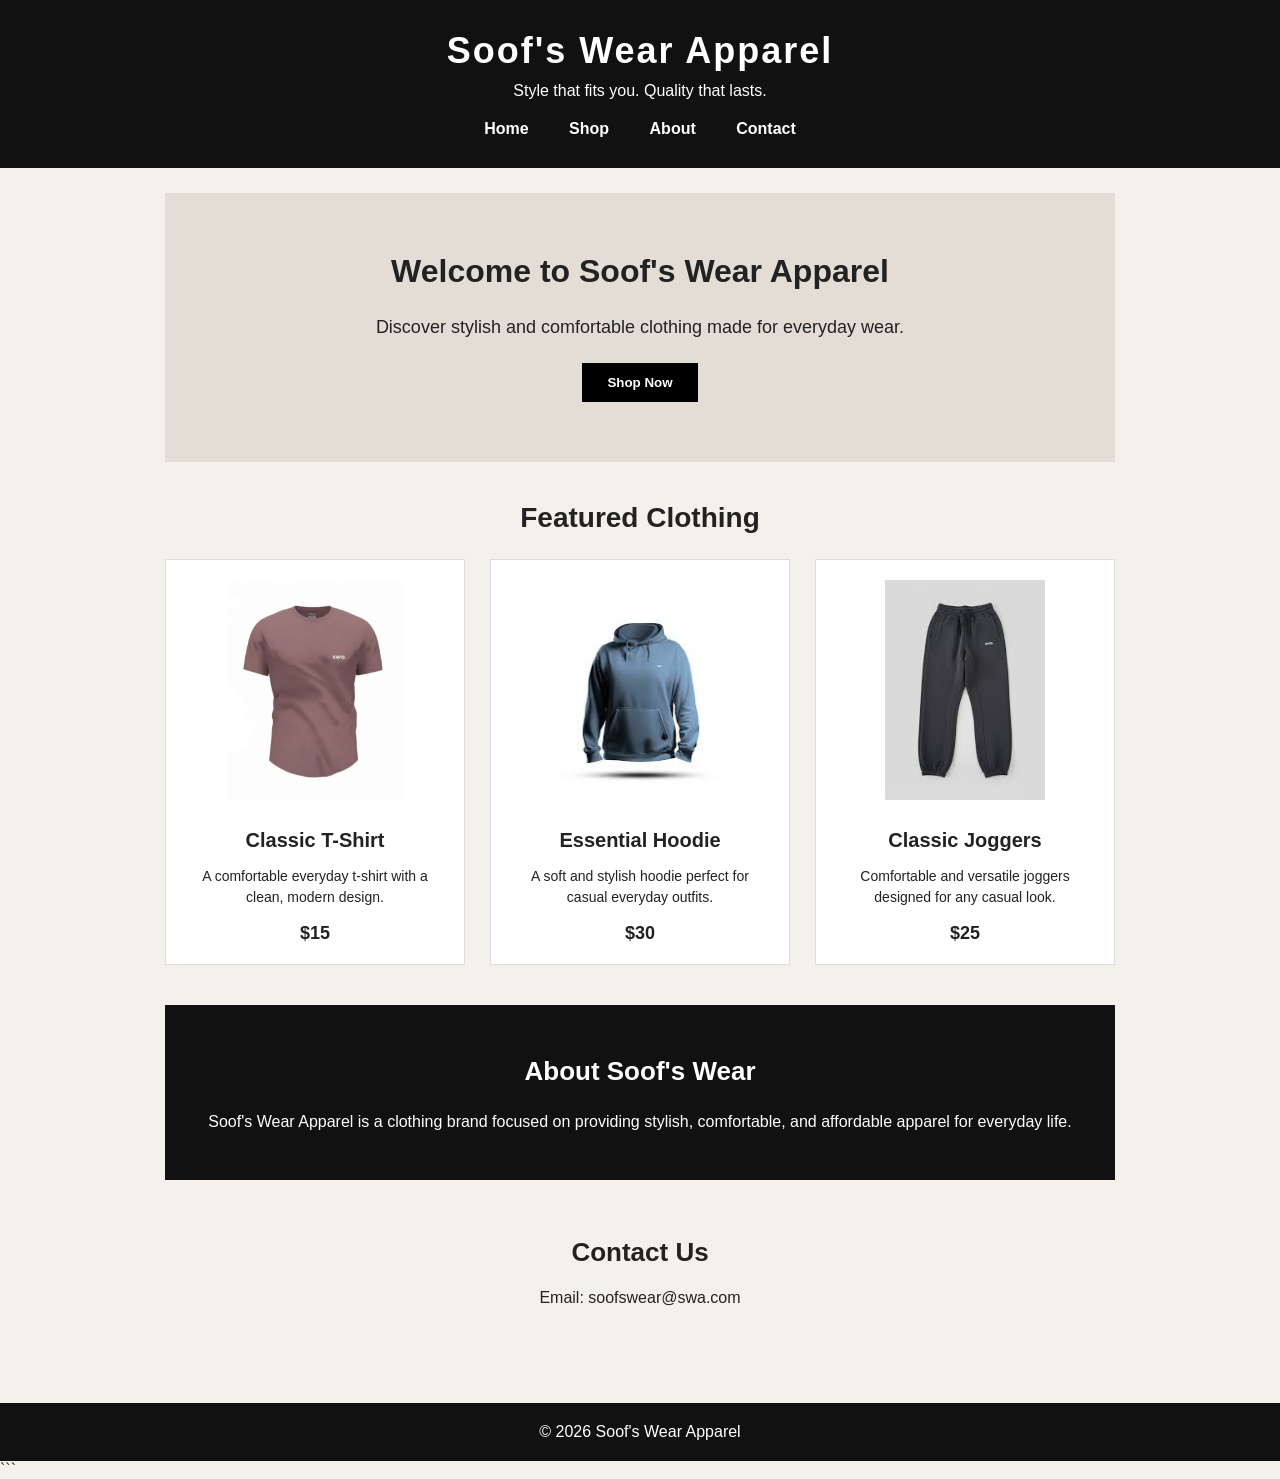
==== index.html @ fb6de095 "Remove markdown code block from index.html" ====
<!DOCTYPE html>
<html lang="en">

<head>
    <meta charset="UTF-8">
    <meta name="viewport" content="width=device-width, initial-scale=1.0">

    <title>Soof's Wear Apparel</title>

    <!-- External CSS -->
    <link rel="stylesheet" href="style.css">

    <!-- Internal CSS -->
    <style>
        .special {
            text-align: center;
        }
    </style>
</head>

<body>

    <!-- HEADER -->
    <header>
        <h1>Soof's Wear Apparel</h1>
        <p>Style that fits you. Quality that lasts.</p>

        <!-- NAVIGATION BAR -->
        <nav>
            <a href="#home">Home</a>
            <a href="#shop">Shop</a>
            <a href="#about">About</a>
            <a href="#contact">Contact</a>
        </nav>
    </header>


    <!-- MAIN CONTENT -->
    <main>

        <!-- HOME SECTION -->
        <section id="home" class="welcome">
            <h2>Welcome to Soof's Wear Apparel</h2>

            <p>
                Discover stylish and comfortable clothing made for everyday wear.
            </p>

            <!-- INLINE CSS -->
            <button style="background-color: black; color: white;">
                Shop Now
            </button>
        </section>


        <!-- SHOP SECTION -->
        <section id="shop">

            <h2 class="special">Featured Clothing</h2>

            <div class="products">

                <!-- PRODUCT 1 -->
                <article class="product">
                    <img src="images/tshirt.jpeg" alt="Soof's Classic T-Shirt">

                    <h3>Classic T-Shirt</h3>

                    <p>
                        A comfortable everyday t-shirt with a clean,
                        modern design.
                    </p>

                    <strong>$15</strong>
                </article>


                <!-- PRODUCT 2 -->
                <article class="product">
                    <img src="images/hoodie.jpeg" alt="Soof's Essential Hoodie">

                    <h3>Essential Hoodie</h3>

                    <p>
                        A soft and stylish hoodie perfect for
                        casual everyday outfits.
                    </p>

                    <strong>$30</strong>
                </article>


                <!-- PRODUCT 3 -->
                <article class="product">
                    <img src="images/joggers.jpeg" alt="Soof's Classic Jeans">

                    <h3>Classic Joggers</h3>

                    <p>
                        Comfortable and versatile joggers designed
                        for any casual look.
                    </p>

                    <strong>$25</strong>
                </article>

            </div>

        </section>


        <!-- ABOUT SECTION -->
        <aside id="about">

            <h2>About Soof's Wear</h2>

            <p>
                Soof's Wear Apparel is a clothing brand
                focused on providing stylish, comfortable, and
                affordable apparel for everyday life.
            </p>

        </aside>


        <!-- CONTACT SECTION -->
        <section id="contact" class="contact">

            <h2>Contact Us</h2>

            <p>
                Email: soofswear@swa.com
            </p>

        </section>

    </main>


    <!-- FOOTER -->
    <footer>

        <p>
            &copy; 2026 Soof's Wear Apparel
        </p>

    </footer>

</body>

</html>
```
---- style.css ----
/* External CSS */

/* BASIC PAGE SETTINGS */

* {
    box-sizing: border-box;
}

body {
    margin: 0;
    font-family: Arial, sans-serif;
    background-color: #f4f1ed;
    color: #222;
}


/* HEADER */

header {
    background-color: #111;
    color: white;
    text-align: center;
    padding: 30px;
}

header h1 {
    margin: 0;
    font-size: 36px;
    letter-spacing: 2px;
}

header p {
    margin: 10px 0 0;
    font-size: 16px;
}


/* NAVIGATION */

nav {
    margin-top: 20px;
}

nav a {
    color: white;
    text-decoration: none;
    margin: 0 18px;
    font-weight: bold;
}

nav a:hover {
    text-decoration: underline;
}


/* MAIN */

main {
    max-width: 1000px;
    margin: auto;
    padding: 25px;
}


/* WELCOME SECTION */

.welcome {
    background-color: #e4ddd5;
    color: #222;
    text-align: center;
    padding: 60px 30px;
    margin-bottom: 40px;
}

.welcome h2 {
    font-size: 32px;
    margin-top: 0;
}

.welcome p {
    font-size: 18px;
    margin-bottom: 25px;
}

.welcome button {
    padding: 12px 25px;
    border: none;
    cursor: pointer;
    font-weight: bold;
}

.welcome button:hover {
    background-color: #444 !important;
}


/* PRODUCTS */

#shop h2 {
    font-size: 28px;
    margin-bottom: 25px;
}

.products {
    display: flex;
    gap: 25px;
}

.product {
    background-color: white;
    color: #222;
    padding: 20px;
    text-align: center;
    flex: 1;
    border: 1px solid #ddd;
}

.product:hover {
    box-shadow: 0 4px 12px rgba(0, 0, 0, 0.15);
}

.product img {
    width: 100%;
    height: 220px;
    object-fit: contain;
    margin-bottom: 15px;
}

.product h3 {
    font-size: 20px;
    margin: 10px 0;
}

.product p {
    font-size: 14px;
    line-height: 1.5;
}

.product strong {
    display: block;
    font-size: 18px;
    margin-top: 15px;
}


/* ABOUT */

aside {
    background-color: #111;
    color: white;
    padding: 30px;
    margin-top: 40px;
    text-align: center;
}

aside h2 {
    font-size: 26px;
}

aside p {
    line-height: 1.6;
}


/* CONTACT */

.contact {
    text-align: center;
    padding: 35px;
}

.contact h2 {
    font-size: 26px;
}


/* FOOTER */

footer {
    background-color: #111;
    color: white;
    text-align: center;
    padding: 20px;
    margin-top: 20px;
}

footer p {
    margin: 0;
}
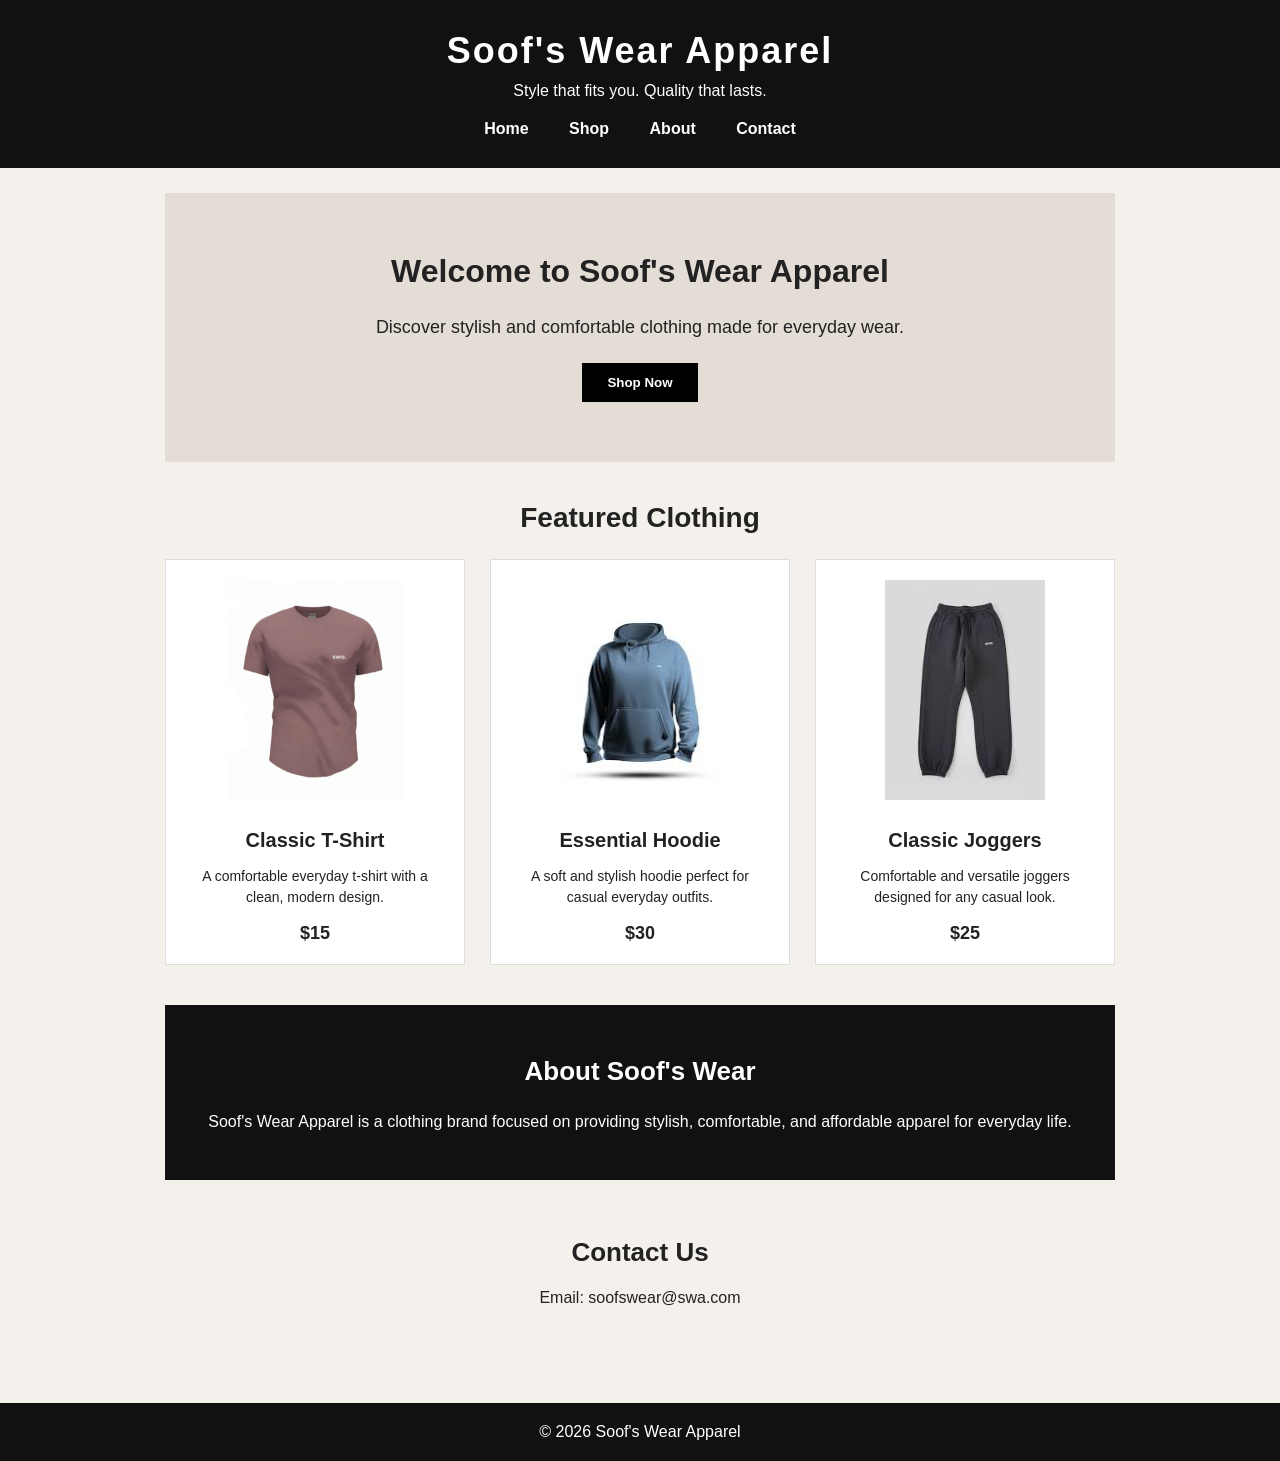
==== commit 237c2f77: "Correct closing html tag and ensure newline Fix closing html tag and add newline at end of file." ====
--- a/index.html
+++ b/index.html
@@ -149,4 +149,3 @@
 </body>
 
 </html>
-```
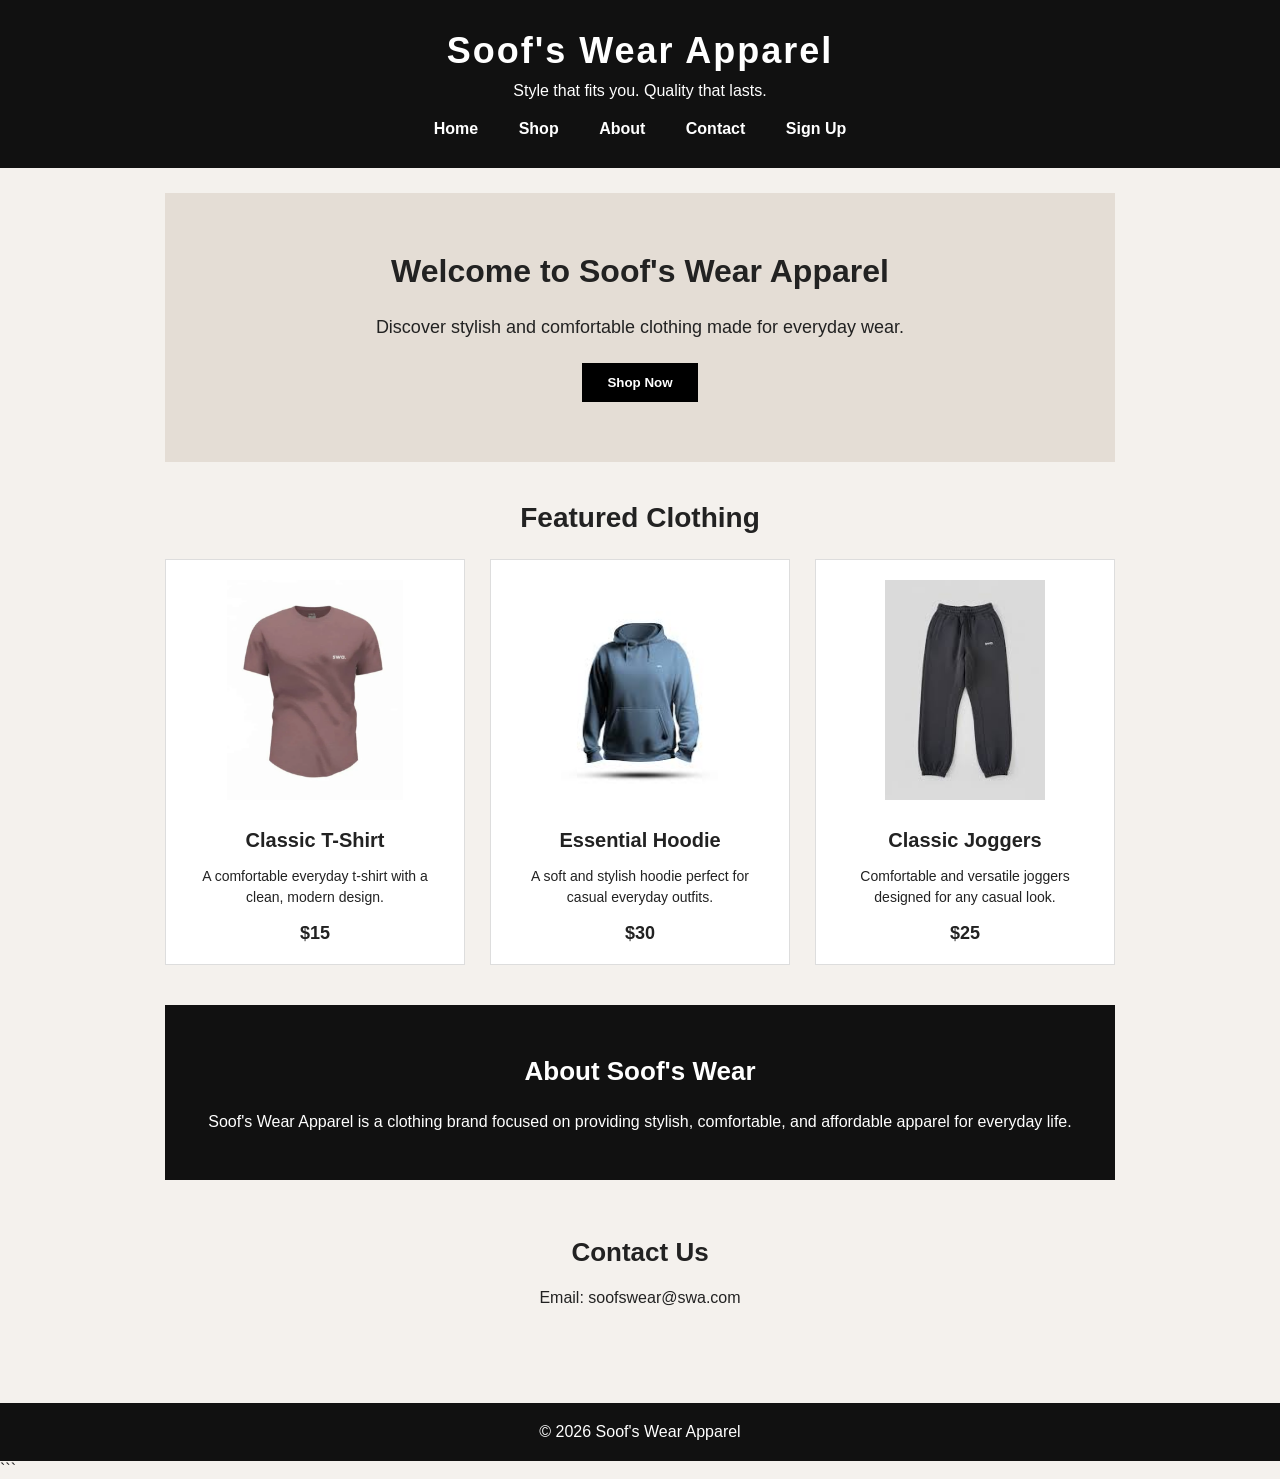
==== commit d3d719bf: "signup.html" ====
--- a/index.html
+++ b/index.html
@@ -31,6 +31,7 @@
             <a href="#shop">Shop</a>
             <a href="#about">About</a>
             <a href="#contact">Contact</a>
+            <a href="signup.html">Sign Up</a>
         </nav>
     </header>
 
@@ -92,7 +93,7 @@
 
                 <!-- PRODUCT 3 -->
                 <article class="product">
-                    <img src="images/joggers.jpeg" alt="Soof's Classic Jeans">
+                    <img src="images/joggers.jpeg" alt="Soof's Classic Joggers">
 
                     <h3>Classic Joggers</h3>
 
@@ -149,3 +150,4 @@
 </body>
 
 </html>
+```
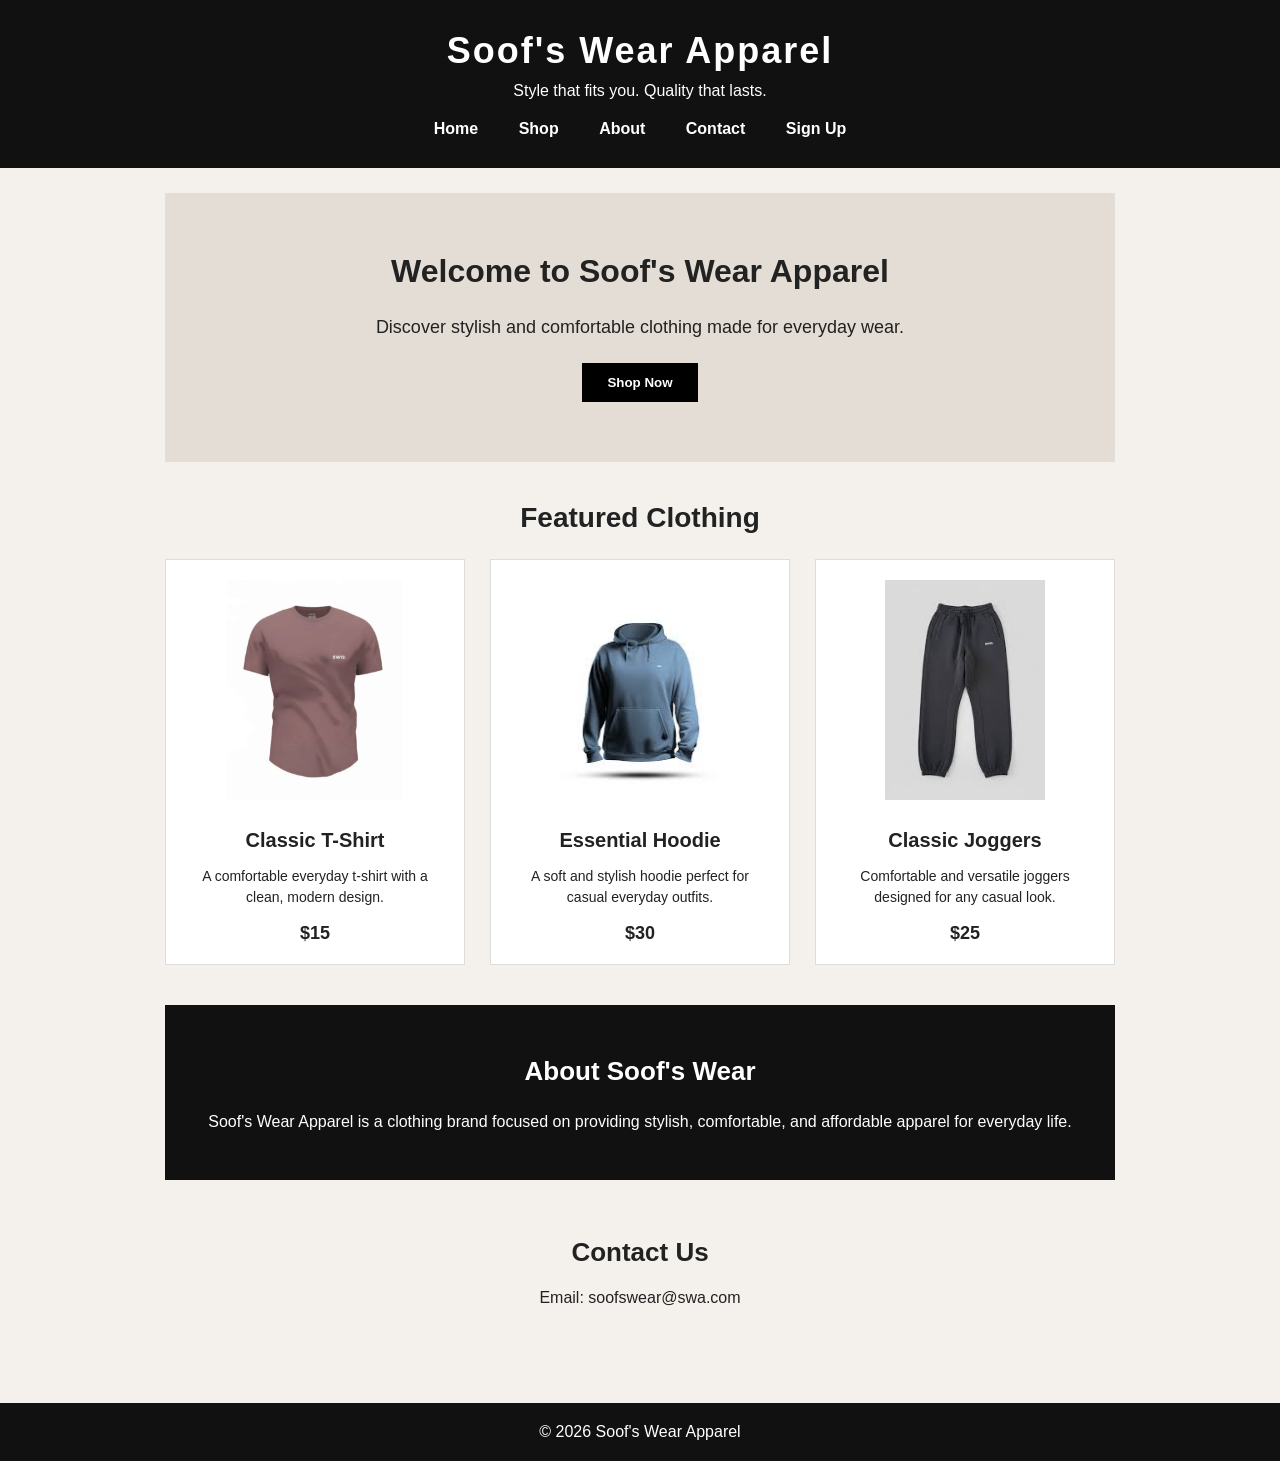
==== commit b78b2c02: "Merge branch 'main' of https://github.com/Sufyank2005/ist256" ====
--- a/index.html
+++ b/index.html
@@ -150,4 +150,3 @@
 </body>
 
 </html>
-```
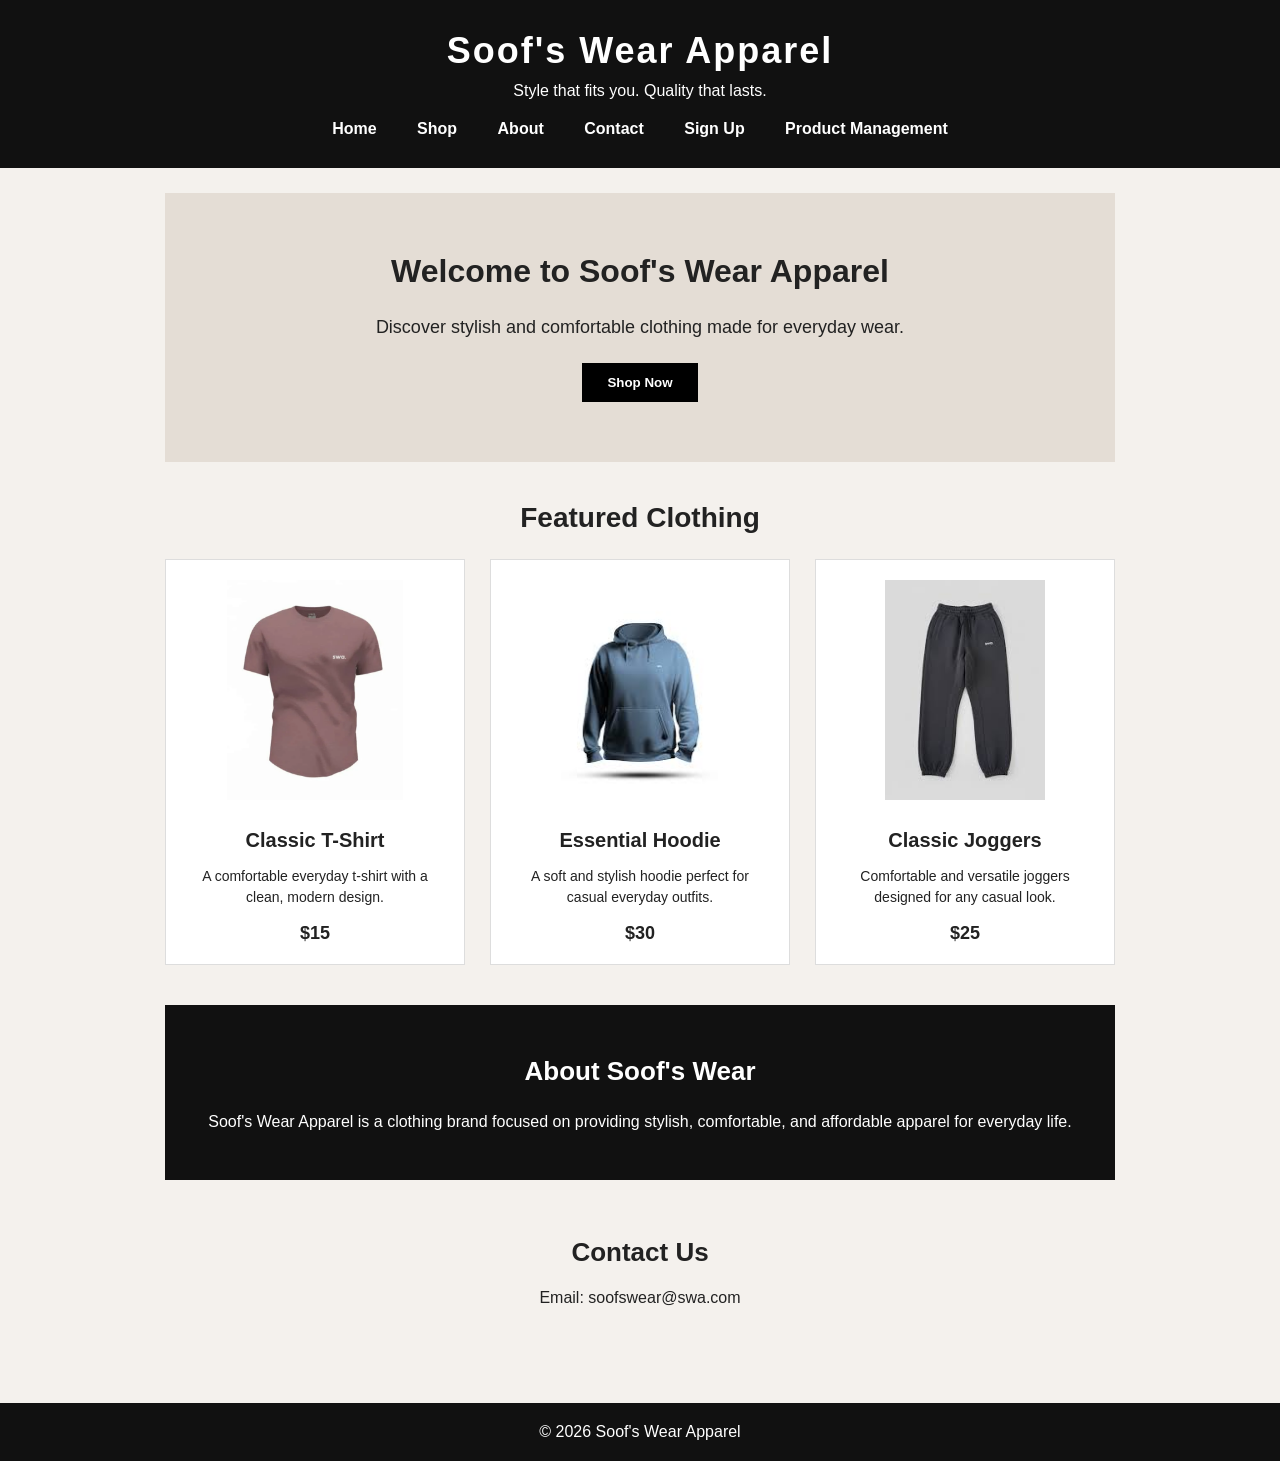
==== commit 6504dfa8: "Added product.html page and updated navigation links in index.html and signup.html to include a link" ====
--- a/index.html
+++ b/index.html
@@ -32,6 +32,7 @@
             <a href="#about">About</a>
             <a href="#contact">Contact</a>
             <a href="signup.html">Sign Up</a>
+            <a href="product.html">Product Management</a>
         </nav>
     </header>
 
--- a/style.css
+++ b/style.css
@@ -1,3 +1,4 @@
+
 /* External CSS */
 
 /* BASIC PAGE SETTINGS */
@@ -187,3 +188,114 @@
 footer p {
     margin: 0;
 }
+
+
+/* FORM VALIDATION ERROR MESSAGES */
+
+.error-message {
+    margin-top: 5px;
+    font-size: 14px;
+}
+
+
+/* =========================================
+   PRODUCT MANAGEMENT PAGE
+   CSS Styling: Zuhan Kabeer
+   ========================================= */
+
+.product-page {
+    max-width: 1000px;
+    margin: 30px auto;
+    padding: 25px;
+    display: grid;
+    grid-template-columns: 1fr 1fr;
+    gap: 30px;
+    align-items: start;
+}
+
+.product-form-container,
+.product-search-section {
+    background-color: white;
+    padding: 25px;
+    border: 1px solid #ddd;
+    border-radius: 5px;
+}
+
+.product-form-container h2,
+.product-search-section h2 {
+    margin-top: 0;
+    margin-bottom: 20px;
+    font-size: 28px;
+}
+
+.product-page .form-label {
+    display: block;
+    margin-bottom: 6px;
+}
+
+.product-page .form-control,
+.product-page .form-select {
+    width: 100%;
+}
+
+.product-button {
+    background-color: #4caf50;
+    color: white;
+    border: none;
+    padding: 10px;
+}
+
+.product-button:hover {
+    background-color: #419645;
+    color: white;
+}
+
+.json-output {
+    display: block;
+    width: 100%;
+    min-height: 150px;
+    padding: 12px;
+    background-color: #f8f9fa;
+    border: 1px solid #ddd;
+    border-radius: 4px;
+    color: #222;
+    white-space: pre-wrap;
+    overflow-wrap: anywhere;
+    font-size: 14px;
+}
+
+#formMessage,
+#searchMessage {
+    overflow-wrap: anywhere;
+}
+
+
+/* PRODUCT PAGE RESPONSIVE DESIGN */
+
+@media (max-width: 700px) {
+    .products {
+        flex-direction: column;
+    }
+
+    .product-page {
+        grid-template-columns: 1fr;
+        padding: 15px;
+        margin: 15px auto;
+    }
+
+    header {
+        padding: 25px 15px;
+    }
+
+    header h1 {
+        font-size: 28px;
+    }
+
+    main {
+        padding: 15px;
+    }
+
+    nav a {
+        margin: 5px 8px;
+    }
+}
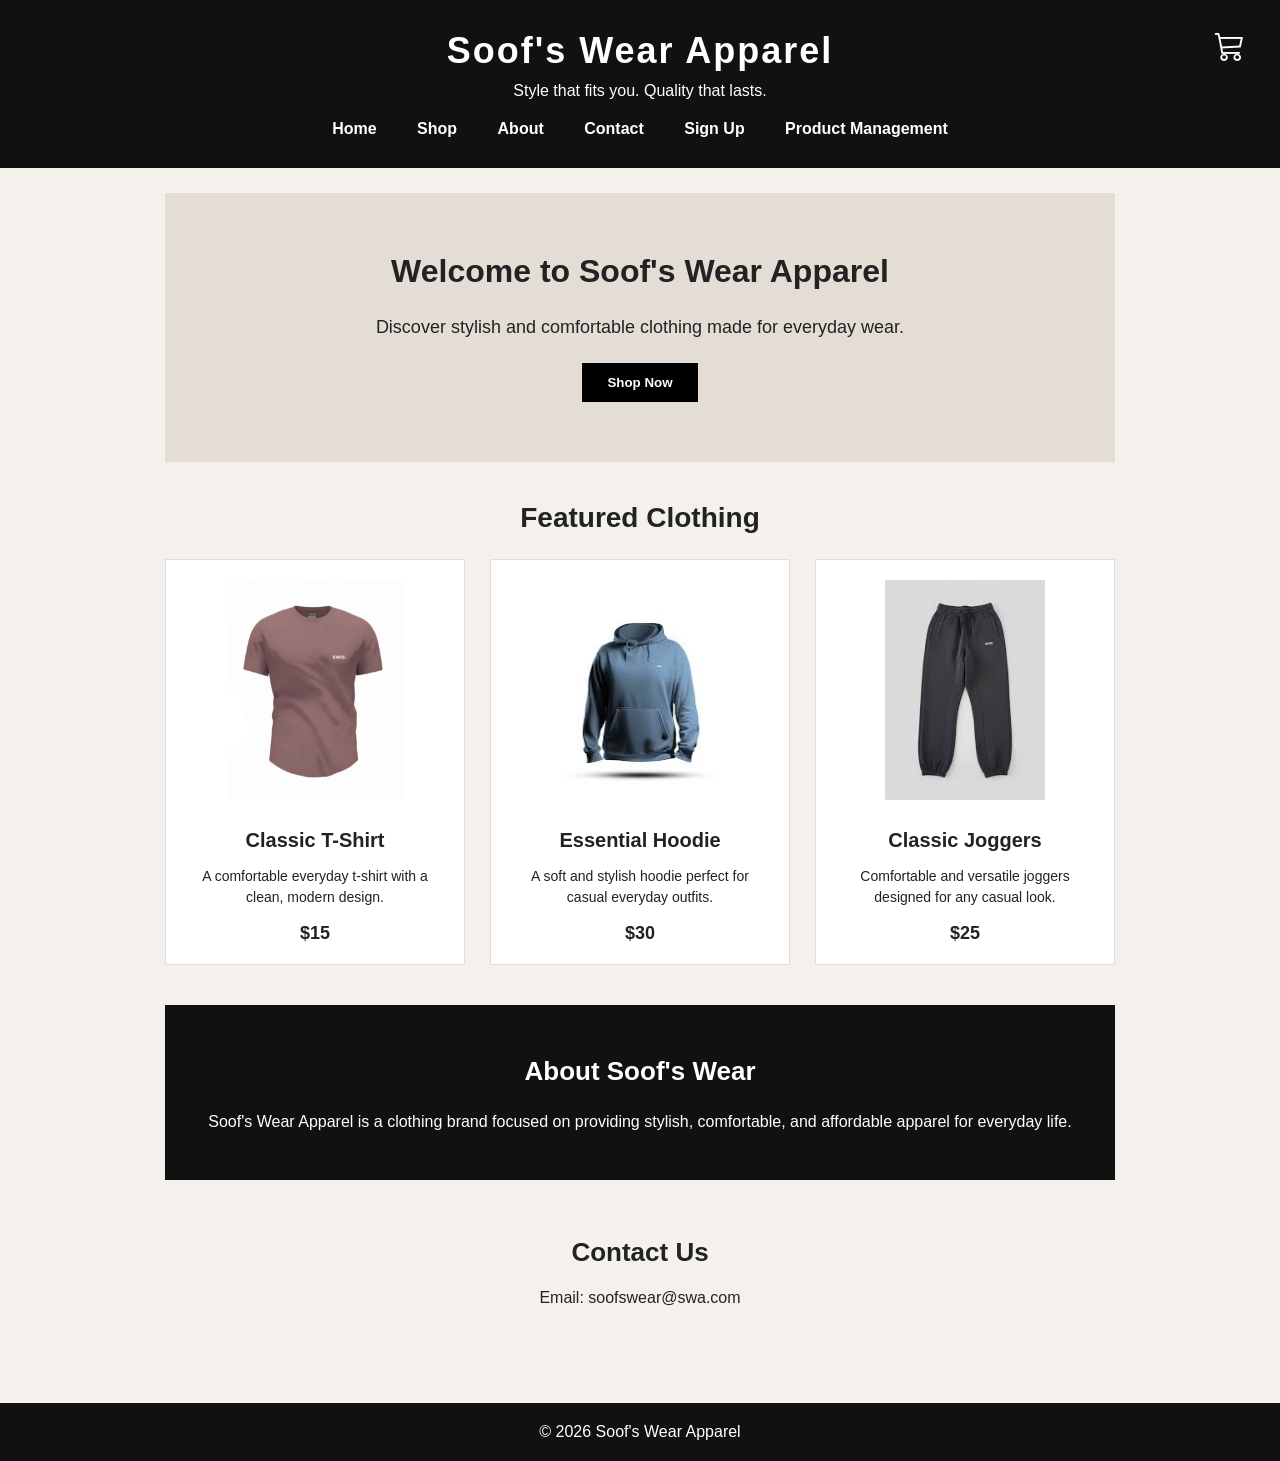
==== commit 8c7fd2c1: "added bootstrap icons to all html files" ====
--- a/index.html
+++ b/index.html
@@ -10,6 +10,9 @@
     <!-- External CSS -->
     <link rel="stylesheet" href="style.css">
 
+    <!-- Bootstrap Icons -->
+    <link href="https://cdn.jsdelivr.net/npm/bootstrap-icons@1.11.3/font/bootstrap-icons.min.css" rel="stylesheet">
+
     <!-- Internal CSS -->
     <style>
         .special {
@@ -21,16 +24,20 @@
 <body>
 
     <!-- HEADER -->
-    <header>
+        <header class="store-header">
         <h1>Soof's Wear Apparel</h1>
         <p>Style that fits you. Quality that lasts.</p>
 
-        <!-- NAVIGATION BAR -->
+        <a href="shoppingcart.html" class="cart-icon"
+           aria-label="Shopping Cart">
+            <i class="bi bi-cart3"></i>
+        </a>
+
         <nav>
-            <a href="#home">Home</a>
-            <a href="#shop">Shop</a>
-            <a href="#about">About</a>
-            <a href="#contact">Contact</a>
+            <a href="index.html">Home</a>
+            <a href="index.html#shop">Shop</a>
+            <a href="index.html#about">About</a>
+            <a href="index.html#contact">Contact</a>
             <a href="signup.html">Sign Up</a>
             <a href="product.html">Product Management</a>
         </nav>
--- a/style.css
+++ b/style.css
@@ -28,6 +28,7 @@
     margin: 0;
     font-size: 36px;
     letter-spacing: 2px;
+    font-weight: bold;
 }
 
 header p {
@@ -299,3 +300,129 @@
         margin: 5px 8px;
     }
 }
+
+/* SHOPPING CART HEADER ICON */
+
+.store-header {
+    position: relative;
+}
+
+.cart-icon {
+    position: absolute;
+    top: 30px;
+    right: 35px;
+    color: white;
+    font-size: 30px;
+    text-decoration: none;
+}
+
+.cart-icon:hover {
+    color: #cccccc;
+}
+
+/* SHOPPING CART PAGE */
+
+.shopping-cart-page {
+    max-width: 1100px;
+    margin: 30px auto;
+    padding: 30px;
+    background-color: white;
+    border: 1px solid #ddd;
+    border-radius: 5px;
+}
+
+.shopping-cart-page h2 {
+    font-size: 32px;
+    font-weight: bold;
+}
+
+.cart-selection {
+    padding: 20px;
+    background-color: #f4f1ed;
+    border-radius: 5px;
+}
+
+.cart-selection .form-label {
+    font-weight: bold;
+}
+
+.shopping-cart-page .table {
+    margin-top: 20px;
+}
+
+.shopping-cart-page .table thead th {
+    background-color: #e4ddd5;
+    font-weight: bold;
+}
+
+.cart-quantity {
+    width: 100px;
+    min-width: 75px;
+}
+
+.shopping-cart-page .btn-primary {
+    background-color: #111;
+    border-color: #111;
+}
+
+.shopping-cart-page .btn-primary:hover {
+    background-color: #444;
+    border-color: #444;
+}
+
+.shopping-cart-page .btn-success {
+    background-color: #238636;
+    border-color: #238636;
+}
+
+.shopping-cart-page .btn-success:hover {
+    background-color: #19692a;
+}
+
+.cart-json-section {
+    background-color: #f4f1ed;
+    padding: 20px;
+    border-radius: 5px;
+}
+
+.cart-json-section h3 {
+    font-size: 22px;
+    margin-bottom: 15px;
+}
+
+.cart-json-section .json-output {
+    margin-bottom: 0;
+    max-height: 400px;
+    overflow: auto;
+}
+
+/* RESPONSIVE DESIGN */
+
+@media (max-width: 700px) {
+    .cart-icon {
+        top: 15px;
+        right: 15px;
+        font-size: 24px;
+    }
+
+    .shopping-cart-page {
+        margin: 15px;
+        padding: 15px;
+    }
+
+    .shopping-cart-page h2 {
+        font-size: 26px;
+    }
+
+    .cart-selection {
+        padding: 15px;
+    }
+
+    .shopping-cart-page .table {
+        font-size: 13px;
+    }
+
+    .cart-quantity {
+        width: 75px;
+    }
+}
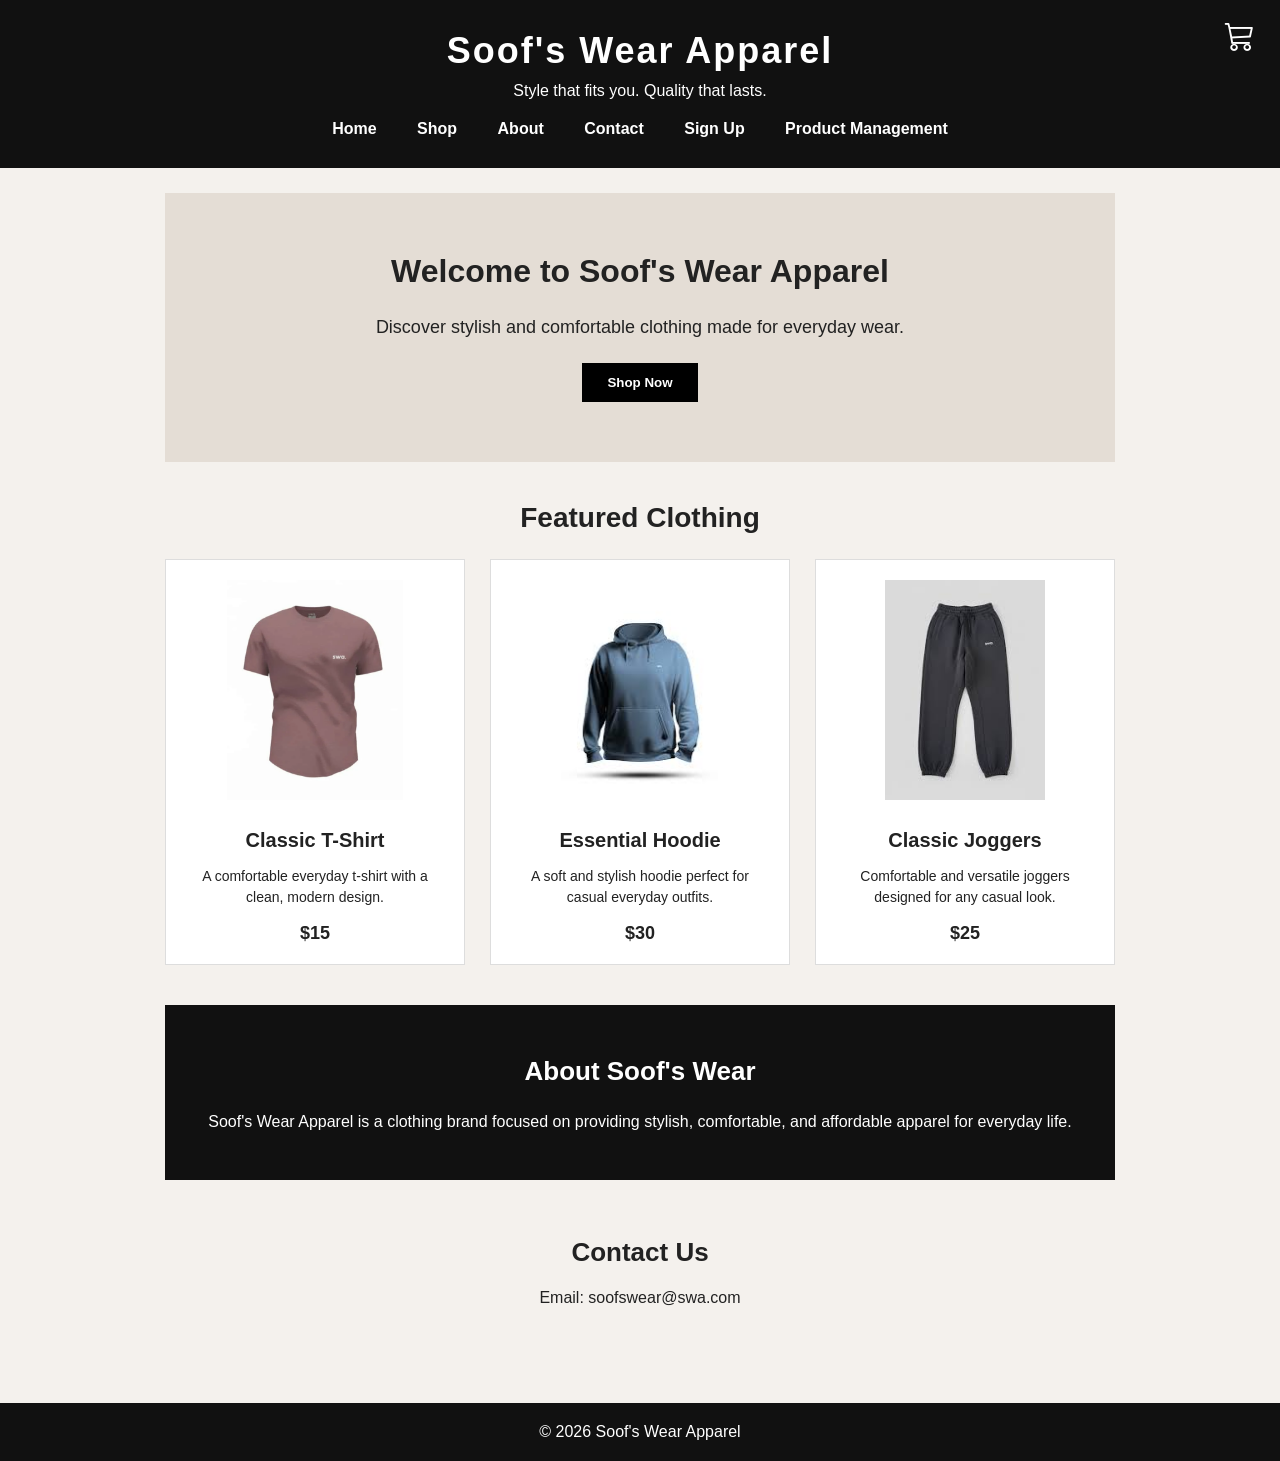
==== commit 87eeae55: "changed icon position and color to white." ====
--- a/index.html
+++ b/index.html
@@ -24,7 +24,7 @@
 <body>
 
     <!-- HEADER -->
-        <header class="store-header">
+    <header class="store-header">
         <h1>Soof's Wear Apparel</h1>
         <p>Style that fits you. Quality that lasts.</p>
 
--- a/style.css
+++ b/style.css
@@ -309,15 +309,15 @@
 
 .cart-icon {
     position: absolute;
-    top: 30px;
-    right: 35px;
-    color: white;
+    top: 20px;
+    right: 25px;
+    color: white !important;
     font-size: 30px;
     text-decoration: none;
 }
 
 .cart-icon:hover {
-    color: #cccccc;
+    color: #cccccc !important;
 }
 
 /* SHOPPING CART PAGE */
